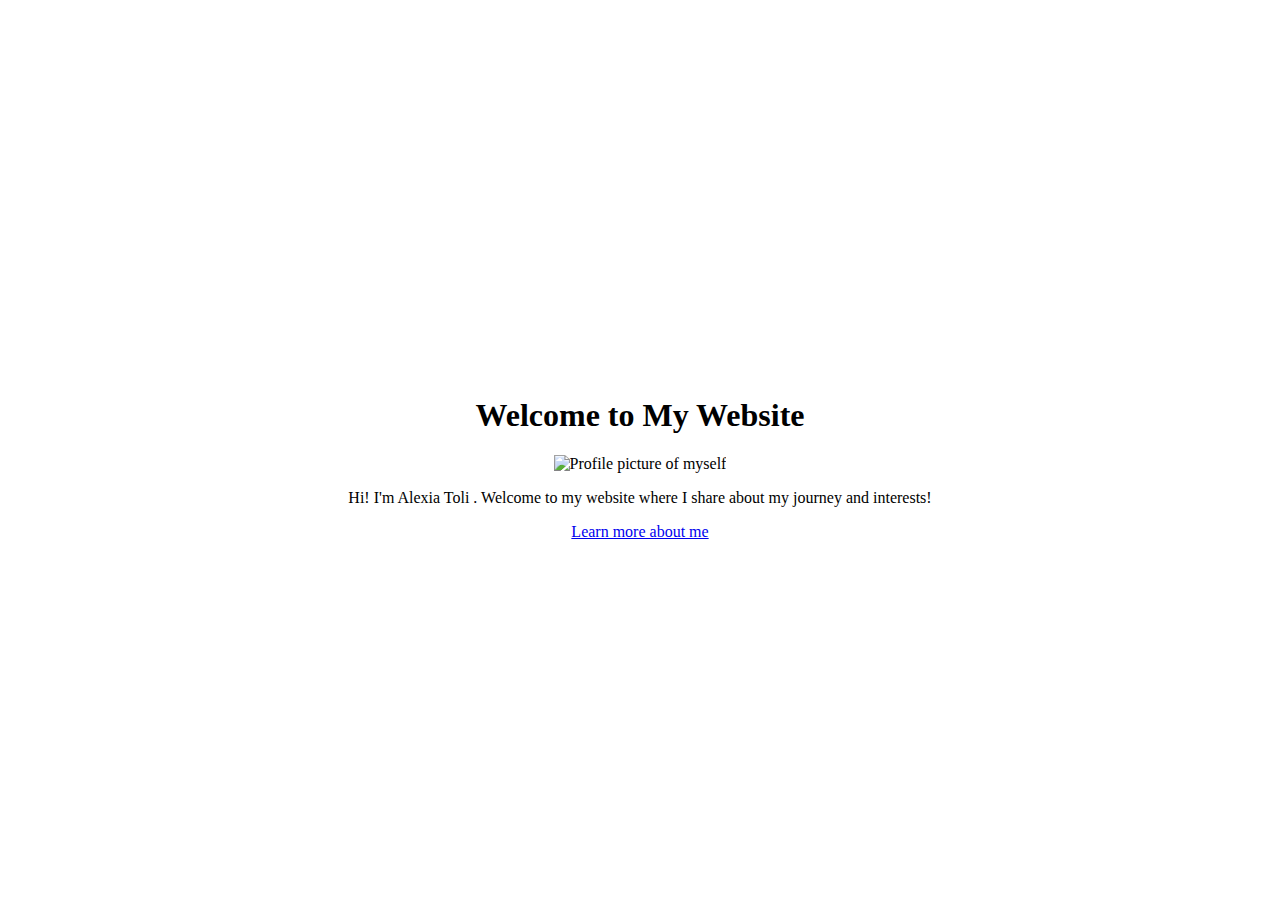
==== index.html @ 55eaf86e "Create index.html" ====
<!DOCTYPE html>
<html lang="en">
<head>
    <meta charset="UTF-8">
    <meta name="viewport" content="width=device-width, initial-scale=1.0">
    <title>Home Page</title>
    <link rel="stylesheet" href="styles.css">
</head>
<body style="text-align: center; display: flex; justify-content: center; align-items: center; height: 100vh; flex-direction: column;">
    <h1>Welcome to My Website</h1>
    <img src="assets/profile.jpg" alt="Profile picture of myself" style="max-width: 100%; height: auto;">
    <p>Hi! I'm Alexia Toli
. Welcome to my website where I share about my journey and interests!</p>
    <a href="about.html">Learn more about me</a>
</body>
</html>
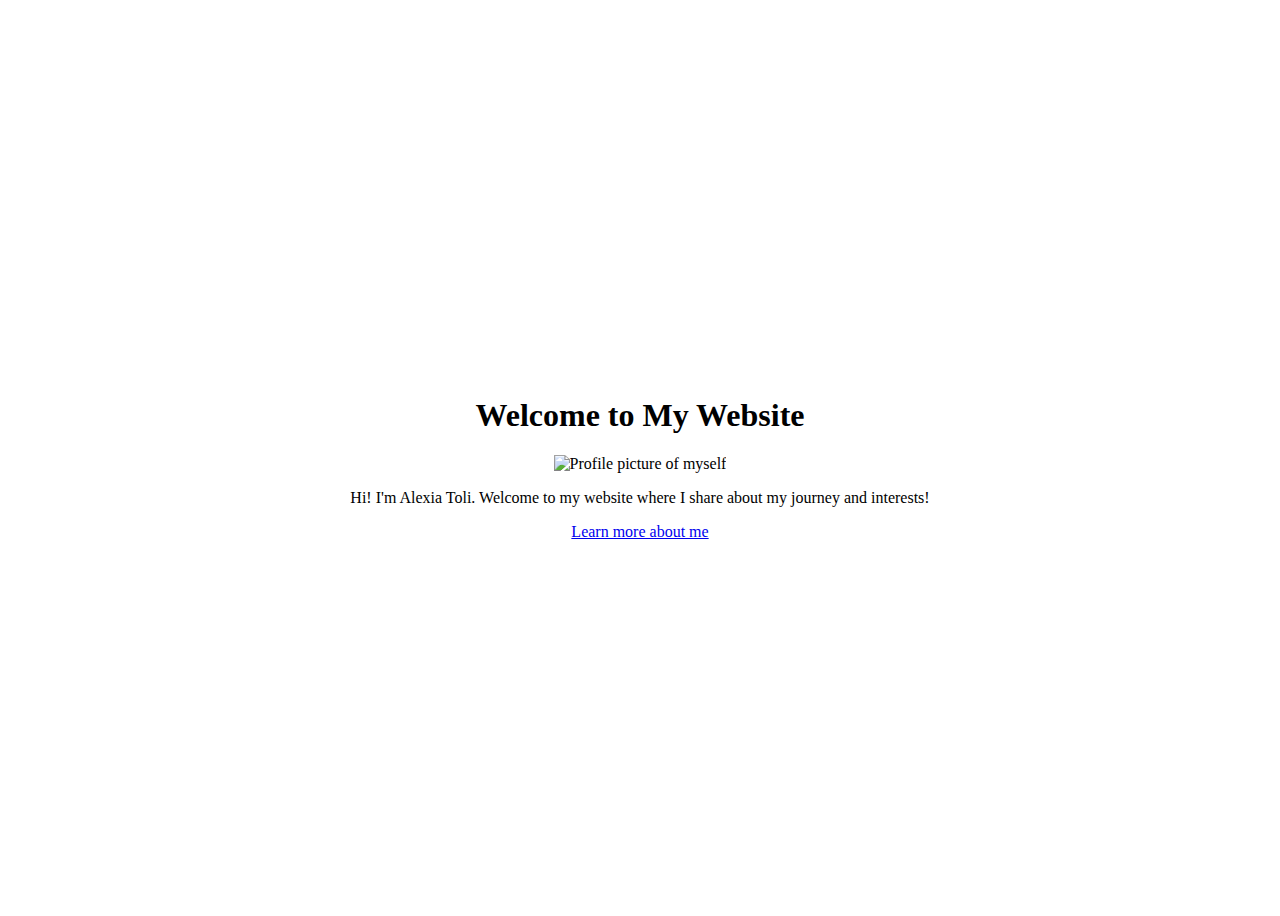
==== commit b7898395: "Update home.html" ====
--- a/index.html
+++ b/index.html
@@ -4,13 +4,13 @@
     <meta charset="UTF-8">
     <meta name="viewport" content="width=device-width, initial-scale=1.0">
     <title>Home Page</title>
-    <link rel="stylesheet" href="styles.css">
+    <link rel="stylesheet" href="styles.css"> <!-- Link to external CSS if you have it -->
 </head>
 <body style="text-align: center; display: flex; justify-content: center; align-items: center; height: 100vh; flex-direction: column;">
     <h1>Welcome to My Website</h1>
-    <img src="assets/profile.jpg" alt="Profile picture of myself" style="max-width: 100%; height: auto;">
-    <p>Hi! I'm Alexia Toli
-. Welcome to my website where I share about my journey and interests!</p>
+    <!-- Profile Image -->
+    <img src="profile.jpg" alt="Profile picture of myself" style="max-width: 100%; height: auto;">
+    <p>Hi! I'm Alexia Toli. Welcome to my website where I share about my journey and interests!</p>
     <a href="about.html">Learn more about me</a>
 </body>
 </html>
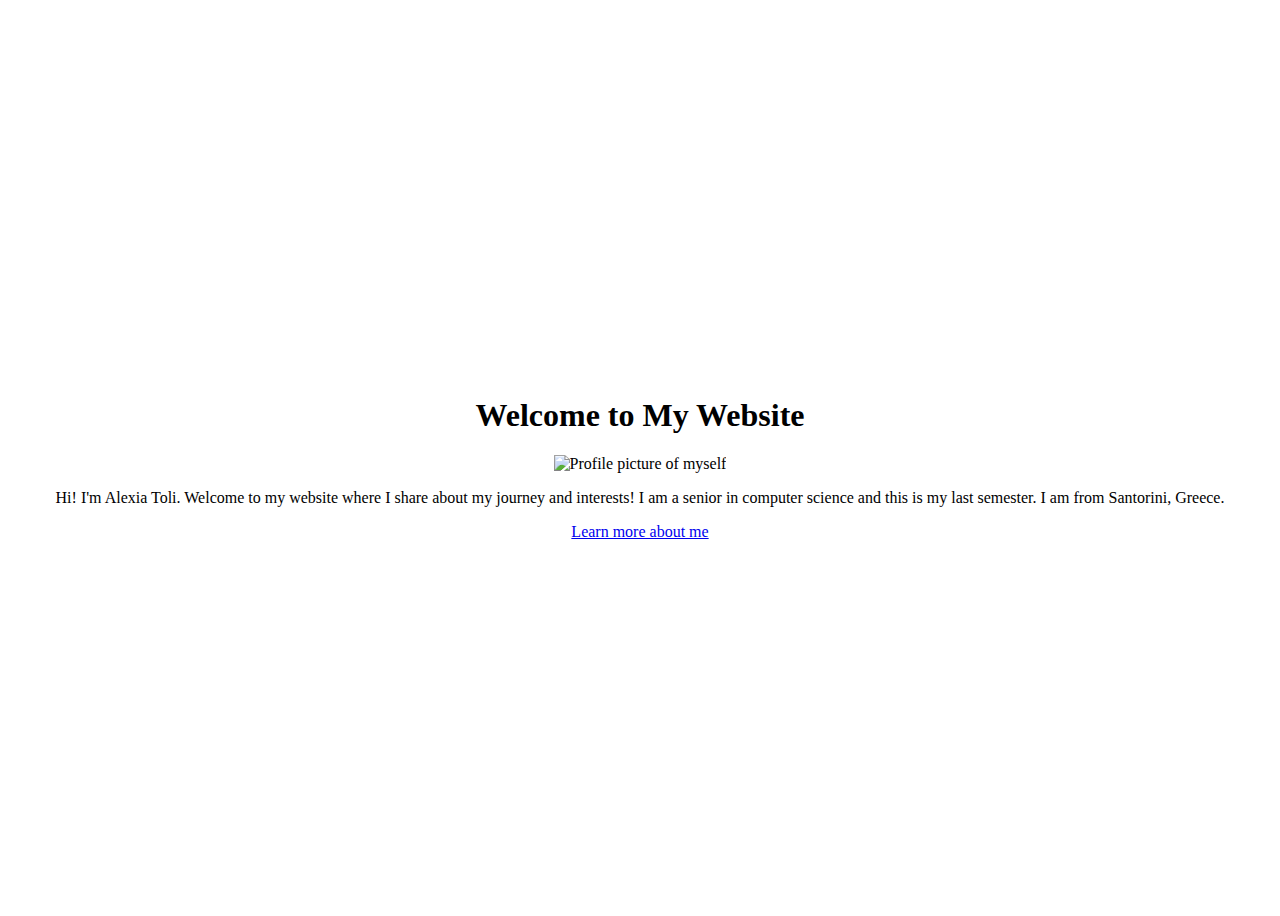
==== commit a3b09a47: "Update index.html" ====
--- a/index.html
+++ b/index.html
@@ -10,7 +10,7 @@
     <h1>Welcome to My Website</h1>
     <!-- Profile Image -->
     <img src="profile.jpg" alt="Profile picture of myself" style="max-width: 100%; height: auto;">
-    <p>Hi! I'm Alexia Toli. Welcome to my website where I share about my journey and interests!</p>
+    <p>Hi! I'm Alexia Toli. Welcome to my website where I share about my journey and interests! I am a senior in computer science and this is my last semester. I am from Santorini, Greece.</p>
     <a href="about.html">Learn more about me</a>
 </body>
 </html>
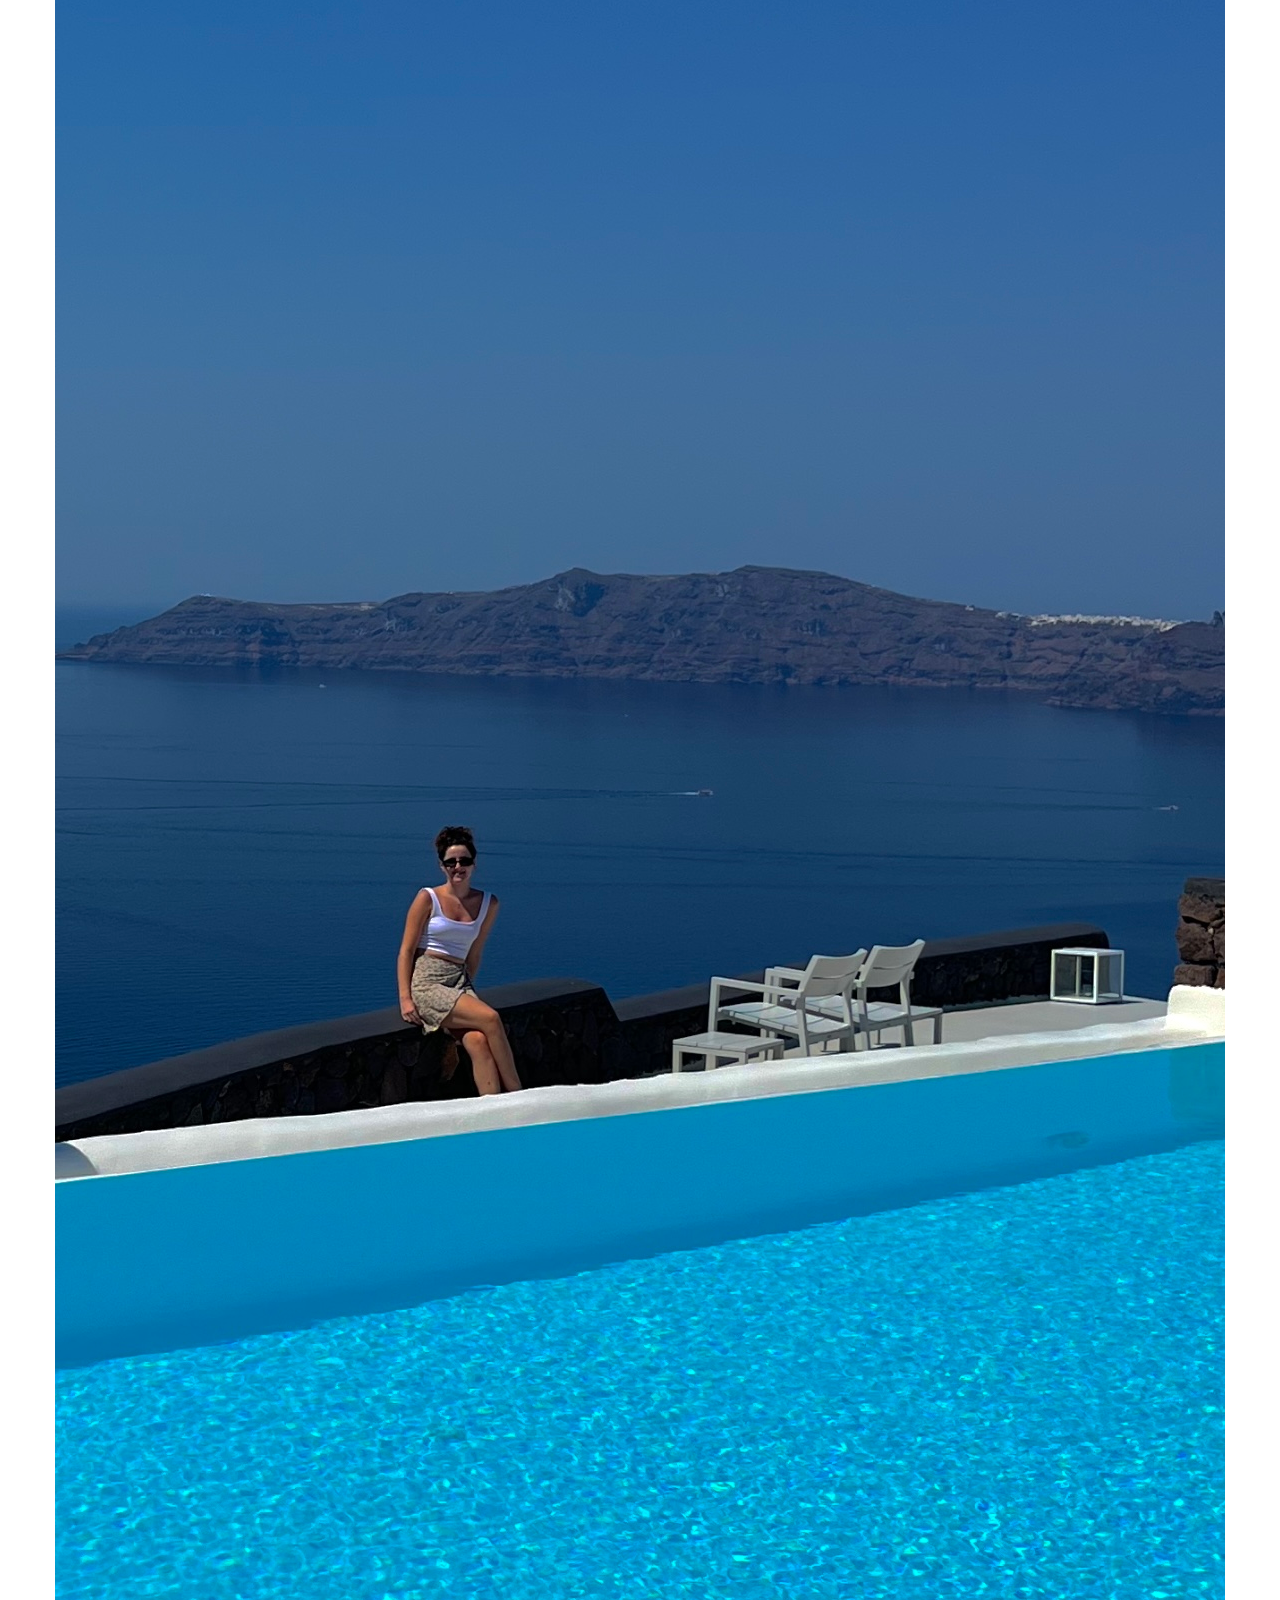
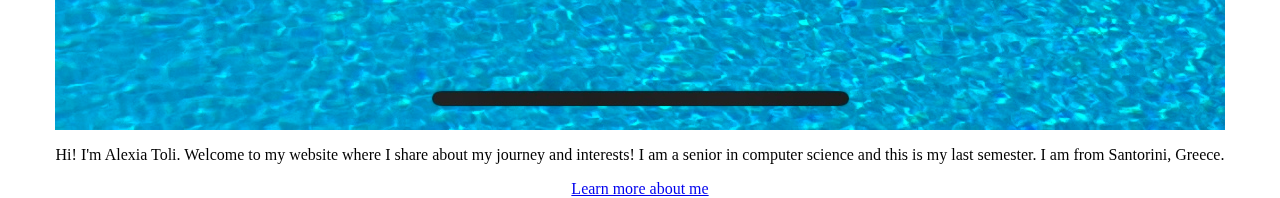
==== commit dd76eb7b: "Update index.html" ====
--- a/index.html
+++ b/index.html
@@ -9,7 +9,7 @@
 <body style="text-align: center; display: flex; justify-content: center; align-items: center; height: 100vh; flex-direction: column;">
     <h1>Welcome to My Website</h1>
     <!-- Profile Image -->
-    <img src="profile.jpg" alt="Profile picture of myself" style="max-width: 100%; height: auto;">
+    <img src="profile .jpg" alt="Profile picture of myself" style="max-width: 100%; height: auto;">
     <p>Hi! I'm Alexia Toli. Welcome to my website where I share about my journey and interests! I am a senior in computer science and this is my last semester. I am from Santorini, Greece.</p>
     <a href="about.html">Learn more about me</a>
 </body>
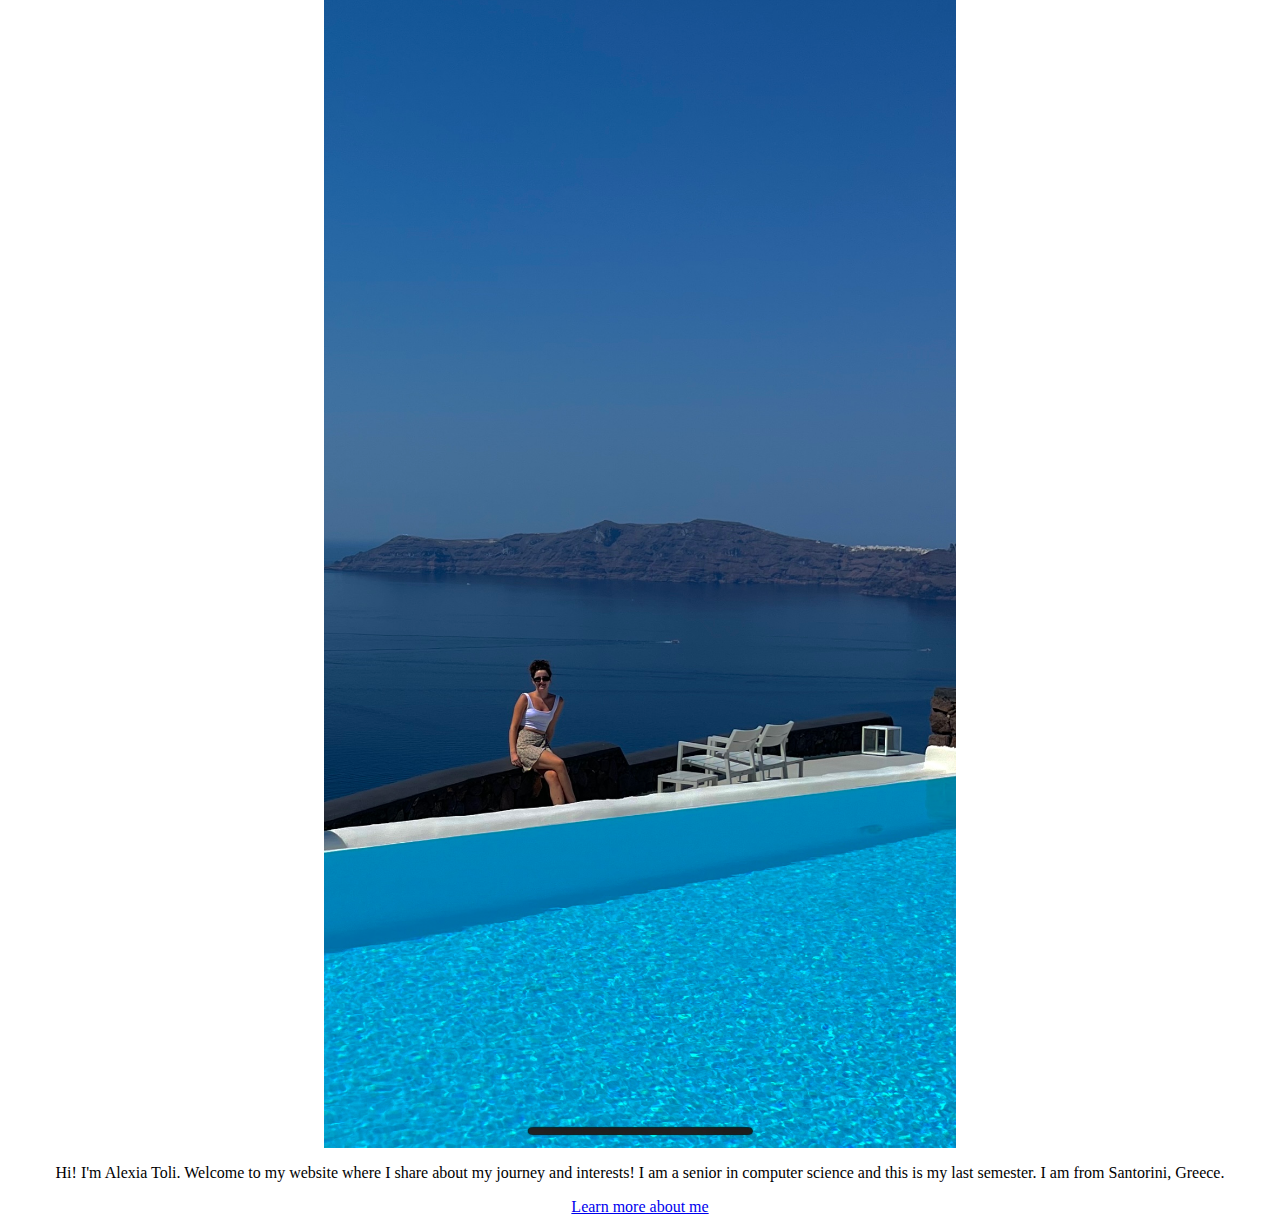
==== commit 4259337b: "Update index.html" ====
--- a/index.html
+++ b/index.html
@@ -9,7 +9,8 @@
 <body style="text-align: center; display: flex; justify-content: center; align-items: center; height: 100vh; flex-direction: column;">
     <h1>Welcome to My Website</h1>
     <!-- Profile Image -->
-    <img src="profile .jpg" alt="Profile picture of myself" style="max-width: 100%; height: auto;">
+    <img src="profile .jpg" alt="Profile picture of myself" style="width: 50%; height: auto;">
+
     <p>Hi! I'm Alexia Toli. Welcome to my website where I share about my journey and interests! I am a senior in computer science and this is my last semester. I am from Santorini, Greece.</p>
     <a href="about.html">Learn more about me</a>
 </body>
